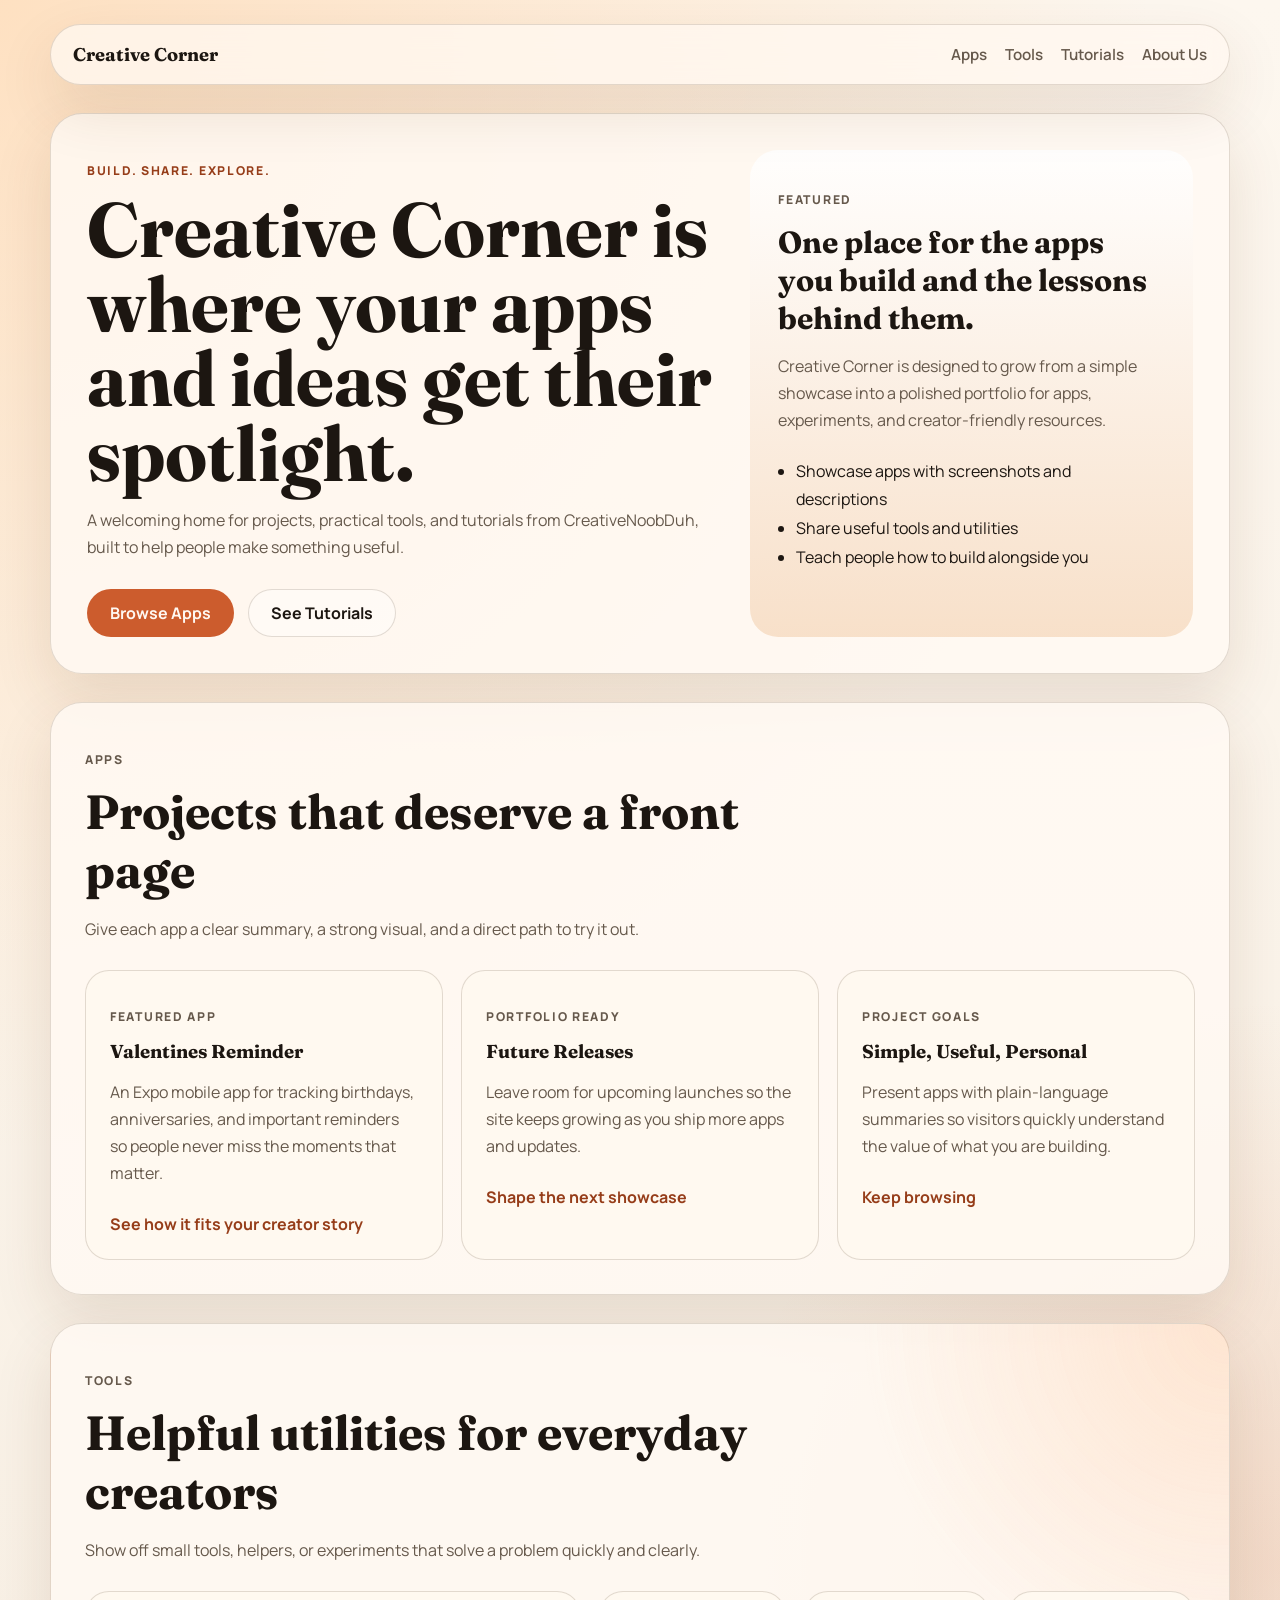
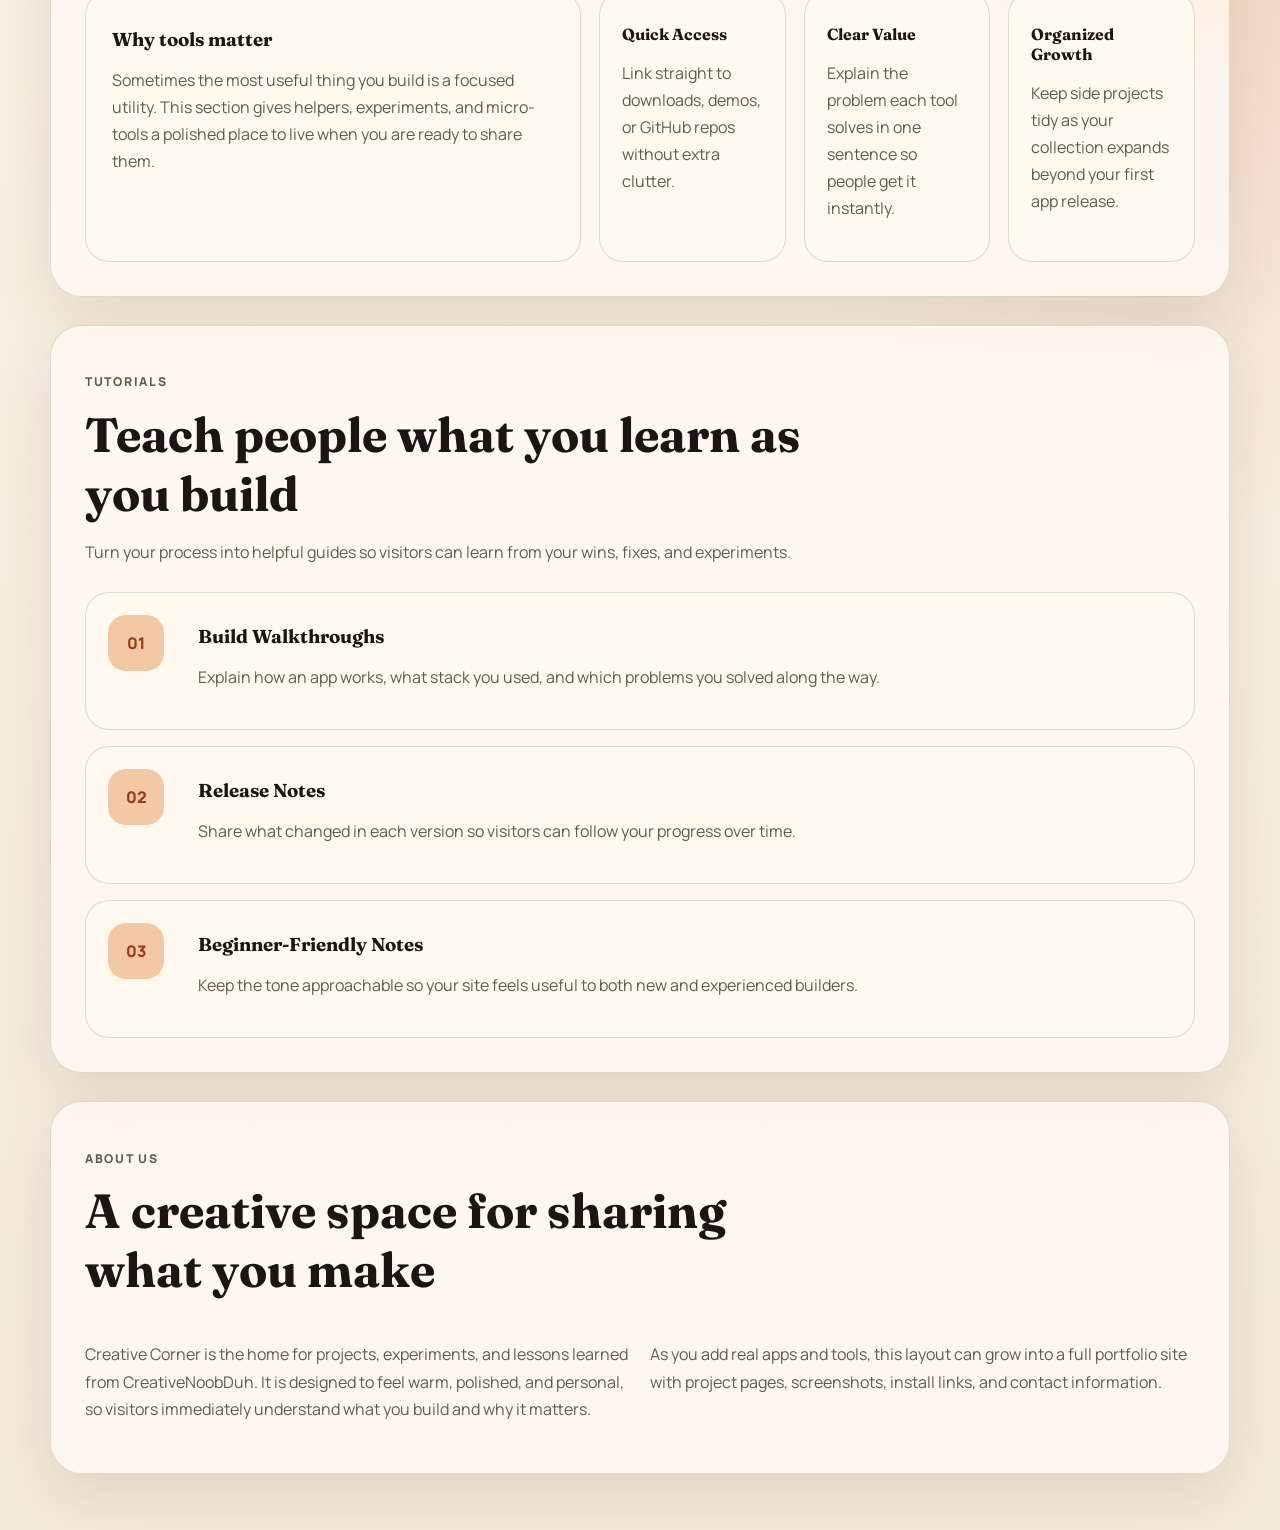
==== index.html @ ef231c16 "Initial Creative Corner site" ====
<!DOCTYPE html>
<html lang="en">
<head>
  <meta charset="UTF-8">
  <meta name="viewport" content="width=device-width, initial-scale=1.0">
  <title>Creative Corner</title>
  <meta
    name="description"
    content="Creative Corner showcases apps, tools, and tutorials built for curious creators."
  >
  <link rel="preconnect" href="https://fonts.googleapis.com">
  <link rel="preconnect" href="https://fonts.gstatic.com" crossorigin>
  <link
    href="https://fonts.googleapis.com/css2?family=Fraunces:opsz,wght@9..144,600;9..144,700&family=Manrope:wght@400;500;600;700&display=swap"
    rel="stylesheet"
  >
  <link rel="stylesheet" href="styles.css">
</head>
<body>
  <div class="page-shell">
    <header class="site-header">
      <a class="brand" href="#top">Creative Corner</a>
      <nav class="site-nav" aria-label="Primary navigation">
        <a href="#apps">Apps</a>
        <a href="#tools">Tools</a>
        <a href="#tutorials">Tutorials</a>
        <a href="#about">About Us</a>
      </nav>
    </header>

    <main id="top">
      <section class="hero">
        <div class="hero-copy">
          <p class="eyebrow">Build. Share. Explore.</p>
          <h1>Creative Corner is where your apps and ideas get their spotlight.</h1>
          <p class="hero-text">
            A welcoming home for projects, practical tools, and tutorials from CreativeNoobDuh,
            built to help people make something useful.
          </p>
          <div class="hero-actions">
            <a class="button button-primary" href="#apps">Browse Apps</a>
            <a class="button button-secondary" href="#tutorials">See Tutorials</a>
          </div>
        </div>
        <div class="hero-panel">
          <p class="panel-label">Featured</p>
          <h2>One place for the apps you build and the lessons behind them.</h2>
          <p>
            Creative Corner is designed to grow from a simple showcase into a polished portfolio
            for apps, experiments, and creator-friendly resources.
          </p>
          <ul class="feature-list">
            <li>Showcase apps with screenshots and descriptions</li>
            <li>Share useful tools and utilities</li>
            <li>Teach people how to build alongside you</li>
          </ul>
        </div>
      </section>

      <section class="content-section" id="apps">
        <div class="section-heading">
          <p class="section-kicker">Apps</p>
          <h2>Projects that deserve a front page</h2>
          <p>
            Give each app a clear summary, a strong visual, and a direct path to try it out.
          </p>
        </div>
        <div class="card-grid">
          <article class="card">
            <p class="card-tag">Featured App</p>
            <h3>Valentines Reminder</h3>
            <p>
              An Expo mobile app for tracking birthdays, anniversaries, and important reminders so
              people never miss the moments that matter.
            </p>
            <a class="card-link" href="#tutorials">See how it fits your creator story</a>
          </article>
          <article class="card">
            <p class="card-tag">Portfolio Ready</p>
            <h3>Future Releases</h3>
            <p>
              Leave room for upcoming launches so the site keeps growing as you ship more apps and
              updates.
            </p>
            <a class="card-link" href="#about">Shape the next showcase</a>
          </article>
          <article class="card">
            <p class="card-tag">Project Goals</p>
            <h3>Simple, Useful, Personal</h3>
            <p>
              Present apps with plain-language summaries so visitors quickly understand the value of
              what you are building.
            </p>
            <a class="card-link" href="#apps">Keep browsing</a>
          </article>
        </div>
      </section>

      <section class="content-section accent-section" id="tools">
        <div class="section-heading">
          <p class="section-kicker">Tools</p>
          <h2>Helpful utilities for everyday creators</h2>
          <p>
            Show off small tools, helpers, or experiments that solve a problem quickly and clearly.
          </p>
        </div>
        <div class="split-layout">
          <div class="info-block">
            <h3>Why tools matter</h3>
            <p>
              Sometimes the most useful thing you build is a focused utility. This section gives
              helpers, experiments, and micro-tools a polished place to live when you are ready to
              share them.
            </p>
          </div>
          <div class="mini-cards">
            <article class="mini-card">
              <h4>Quick Access</h4>
              <p>Link straight to downloads, demos, or GitHub repos without extra clutter.</p>
            </article>
            <article class="mini-card">
              <h4>Clear Value</h4>
              <p>Explain the problem each tool solves in one sentence so people get it instantly.</p>
            </article>
            <article class="mini-card">
              <h4>Organized Growth</h4>
              <p>Keep side projects tidy as your collection expands beyond your first app release.</p>
            </article>
          </div>
        </div>
      </section>

      <section class="content-section" id="tutorials">
        <div class="section-heading">
          <p class="section-kicker">Tutorials</p>
          <h2>Teach people what you learn as you build</h2>
          <p>
            Turn your process into helpful guides so visitors can learn from your wins, fixes, and
            experiments.
          </p>
        </div>
        <div class="timeline">
          <article class="timeline-item">
            <span class="timeline-step">01</span>
            <div>
              <h3>Build Walkthroughs</h3>
              <p>
                Explain how an app works, what stack you used, and which problems you solved along
                the way.
              </p>
            </div>
          </article>
          <article class="timeline-item">
            <span class="timeline-step">02</span>
            <div>
              <h3>Release Notes</h3>
              <p>
                Share what changed in each version so visitors can follow your progress over time.
              </p>
            </div>
          </article>
          <article class="timeline-item">
            <span class="timeline-step">03</span>
            <div>
              <h3>Beginner-Friendly Notes</h3>
              <p>
                Keep the tone approachable so your site feels useful to both new and experienced
                builders.
              </p>
            </div>
          </article>
        </div>
      </section>

      <section class="content-section about-section" id="about">
        <div class="section-heading">
          <p class="section-kicker">About Us</p>
          <h2>A creative space for sharing what you make</h2>
        </div>
        <div class="about-layout">
          <p>
            Creative Corner is the home for projects, experiments, and lessons learned from
            CreativeNoobDuh. It is designed to feel warm, polished, and personal, so visitors
            immediately understand what you build and why it matters.
          </p>
          <p>
            As you add real apps and tools, this layout can grow into a full portfolio site with
            project pages, screenshots, install links, and contact information.
          </p>
        </div>
      </section>
    </main>
  </div>
</body>
</html>
---- styles.css ----
:root {
  --bg: #f6efe5;
  --surface: rgba(255, 250, 244, 0.84);
  --surface-strong: #fff9f0;
  --text: #1c1611;
  --muted: #66594c;
  --line: rgba(78, 52, 27, 0.16);
  --accent: #cc5c2d;
  --accent-dark: #963d19;
  --accent-soft: #f3c8a5;
  --shadow: 0 24px 60px rgba(90, 49, 16, 0.12);
}

* {
  box-sizing: border-box;
}

html {
  scroll-behavior: smooth;
}

body {
  margin: 0;
  min-height: 100vh;
  font-family: "Manrope", sans-serif;
  color: var(--text);
  background:
    radial-gradient(circle at top left, rgba(255, 216, 176, 0.72), transparent 34%),
    radial-gradient(circle at right center, rgba(214, 112, 64, 0.18), transparent 28%),
    linear-gradient(180deg, #fdf7ef 0%, #f4eadc 100%);
}

a {
  color: inherit;
  text-decoration: none;
}

.page-shell {
  width: min(1180px, calc(100% - 32px));
  margin: 0 auto;
  padding: 24px 0 56px;
}

.site-header {
  position: sticky;
  top: 18px;
  z-index: 20;
  display: flex;
  align-items: center;
  justify-content: space-between;
  gap: 20px;
  padding: 18px 22px;
  border: 1px solid var(--line);
  border-radius: 999px;
  background: rgba(255, 248, 240, 0.78);
  backdrop-filter: blur(14px);
  box-shadow: var(--shadow);
}

.brand,
h1,
h2,
h3,
h4 {
  font-family: "Fraunces", serif;
}

.brand {
  font-size: 1.15rem;
  font-weight: 700;
}

.site-nav {
  display: flex;
  align-items: center;
  gap: 18px;
  flex-wrap: wrap;
}

.site-nav a {
  color: var(--muted);
  font-size: 0.95rem;
  font-weight: 600;
}

.site-nav a:hover,
.site-nav a:focus-visible {
  color: var(--accent-dark);
}

main {
  display: grid;
  gap: 28px;
  margin-top: 28px;
}

.hero,
.content-section {
  border: 1px solid var(--line);
  border-radius: 32px;
  background: var(--surface);
  box-shadow: var(--shadow);
}

.hero {
  display: grid;
  grid-template-columns: 1.3fr 0.9fr;
  gap: 24px;
  padding: 36px;
}

.eyebrow,
.section-kicker,
.panel-label,
.card-tag {
  text-transform: uppercase;
  letter-spacing: 0.14em;
  font-size: 0.76rem;
  font-weight: 800;
  color: var(--accent-dark);
}

h1 {
  margin: 14px 0 12px;
  font-size: clamp(2.6rem, 6vw, 4.9rem);
  line-height: 0.97;
}

.hero-text,
.section-heading p,
.card p,
.info-block p,
.mini-card p,
.timeline-item p,
.about-layout p,
.hero-panel p {
  color: var(--muted);
  line-height: 1.7;
}

.hero-actions {
  display: flex;
  gap: 14px;
  flex-wrap: wrap;
  margin-top: 28px;
}

.button {
  display: inline-flex;
  align-items: center;
  justify-content: center;
  min-height: 48px;
  padding: 0 22px;
  border-radius: 999px;
  border: 1px solid transparent;
  font-weight: 700;
}

.button-primary {
  background: var(--accent);
  color: #fff8f2;
}

.button-primary:hover,
.button-primary:focus-visible {
  background: var(--accent-dark);
}

.button-secondary {
  border-color: var(--line);
  background: rgba(255, 255, 255, 0.4);
}

.hero-panel {
  align-self: stretch;
  padding: 28px;
  border-radius: 28px;
  background:
    linear-gradient(180deg, rgba(255, 255, 255, 0.86), rgba(247, 222, 198, 0.92));
}

.hero-panel h2 {
  margin: 12px 0;
  font-size: 1.9rem;
}

.feature-list {
  margin: 22px 0 0;
  padding-left: 18px;
  color: var(--text);
  line-height: 1.8;
}

.content-section {
  padding: 34px;
}

.section-heading {
  max-width: 740px;
  margin-bottom: 26px;
}

.section-heading h2 {
  margin: 8px 0 10px;
  font-size: clamp(2rem, 4vw, 3rem);
}

.card-grid,
.mini-cards {
  display: grid;
  gap: 18px;
}

.card-grid {
  grid-template-columns: repeat(3, minmax(0, 1fr));
}

.card,
.mini-card,
.info-block,
.timeline-item {
  border: 1px solid var(--line);
  border-radius: 24px;
  background: var(--surface-strong);
}

.card {
  padding: 24px;
}

.card h3,
.mini-card h4,
.info-block h3,
.timeline-item h3 {
  margin: 10px 0 8px;
}

.card-link {
  display: inline-flex;
  margin-top: 10px;
  color: var(--accent-dark);
  font-weight: 700;
}

.card-link:hover,
.card-link:focus-visible {
  color: var(--accent);
}

.accent-section {
  background:
    radial-gradient(circle at top right, rgba(255, 196, 153, 0.34), transparent 28%),
    var(--surface);
}

.split-layout {
  display: grid;
  grid-template-columns: 1fr 1.2fr;
  gap: 18px;
}

.info-block {
  padding: 26px;
}

.mini-cards {
  grid-template-columns: repeat(3, minmax(0, 1fr));
}

.mini-card {
  padding: 22px;
}

.timeline {
  display: grid;
  gap: 16px;
}

.timeline-item {
  display: grid;
  grid-template-columns: 72px 1fr;
  gap: 18px;
  padding: 22px;
}

.timeline-step {
  display: inline-flex;
  align-items: center;
  justify-content: center;
  width: 56px;
  height: 56px;
  border-radius: 18px;
  background: var(--accent-soft);
  font-weight: 800;
  color: var(--accent-dark);
}

.about-layout {
  display: grid;
  grid-template-columns: repeat(2, minmax(0, 1fr));
  gap: 20px;
}

@media (max-width: 980px) {
  .hero,
  .split-layout,
  .about-layout,
  .card-grid,
  .mini-cards {
    grid-template-columns: 1fr;
  }

  .site-header {
    border-radius: 28px;
    padding: 18px;
  }
}

@media (max-width: 720px) {
  .page-shell {
    width: min(100% - 20px, 1180px);
    padding-top: 14px;
  }

  .site-header {
    position: static;
    align-items: flex-start;
    flex-direction: column;
  }

  .hero,
  .content-section {
    padding: 24px;
    border-radius: 24px;
  }

  .timeline-item {
    grid-template-columns: 1fr;
  }

  .timeline-step {
    width: 52px;
    height: 52px;
  }
}
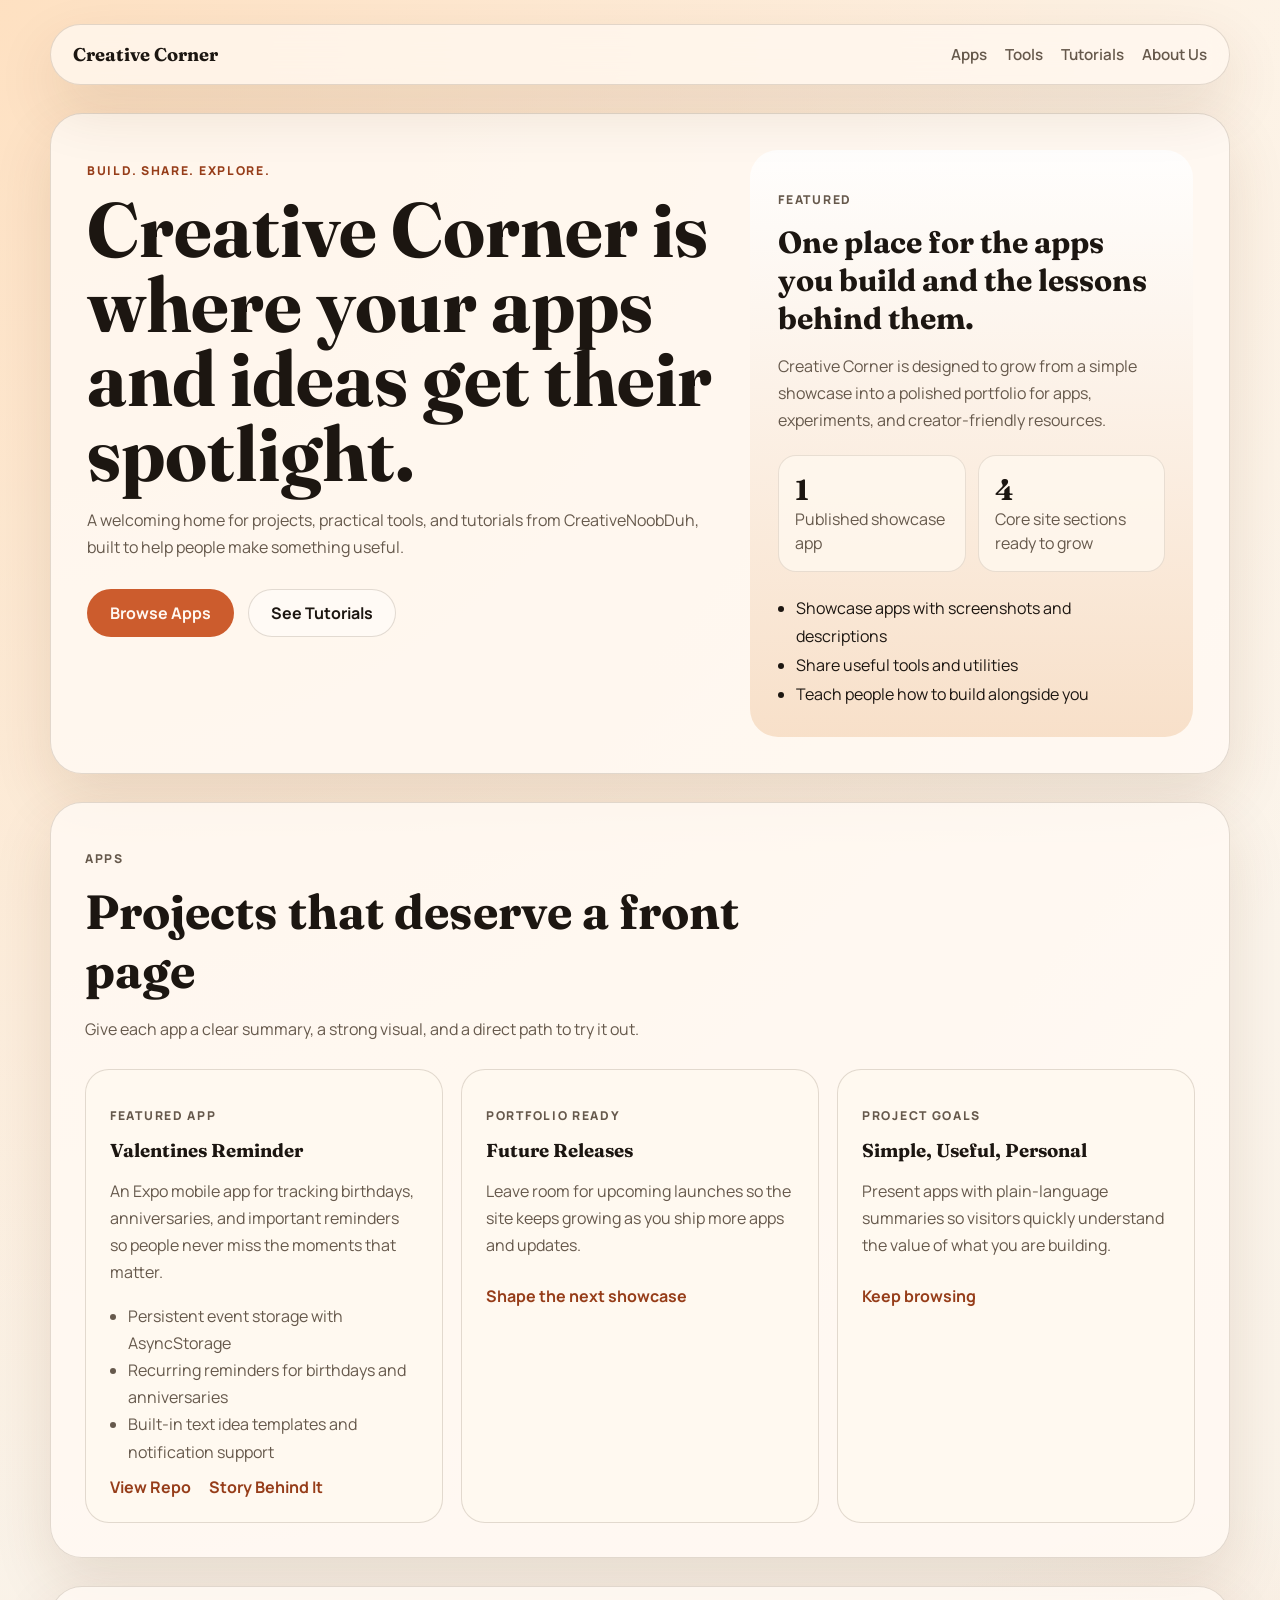
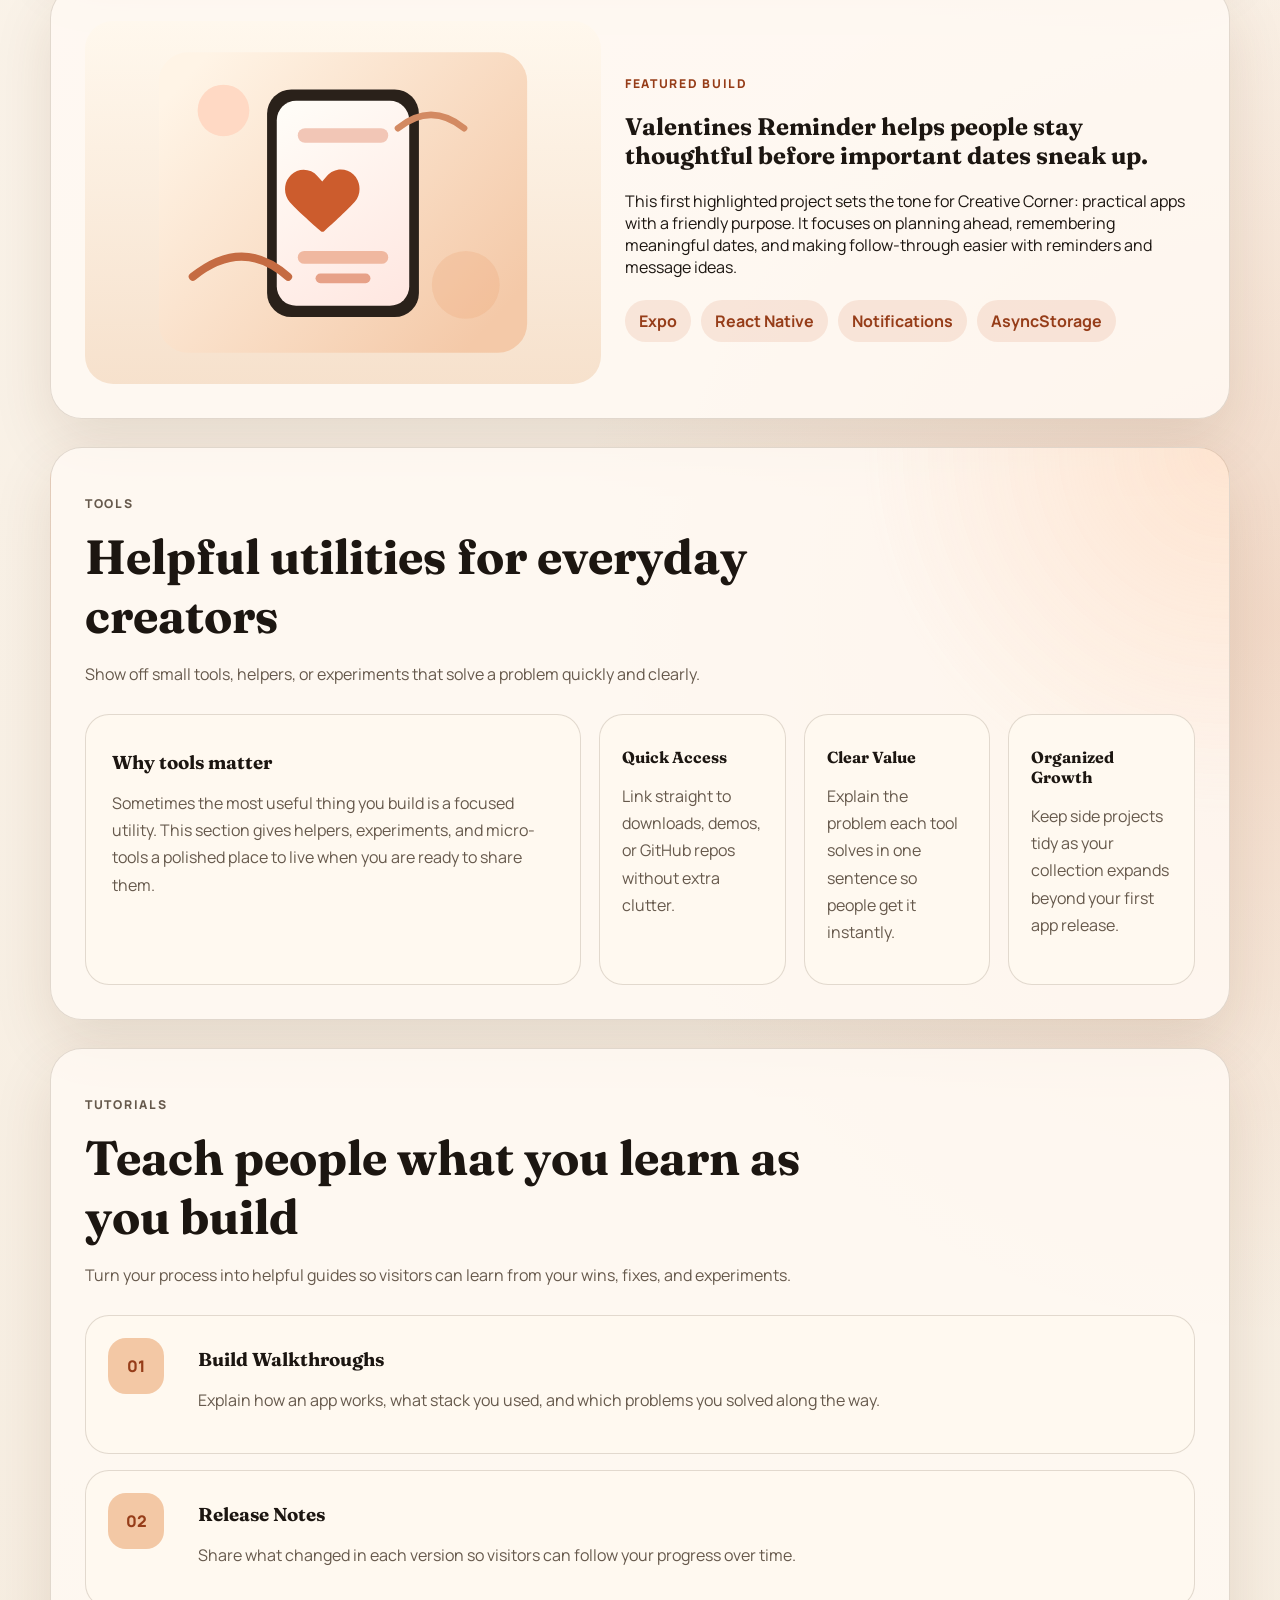
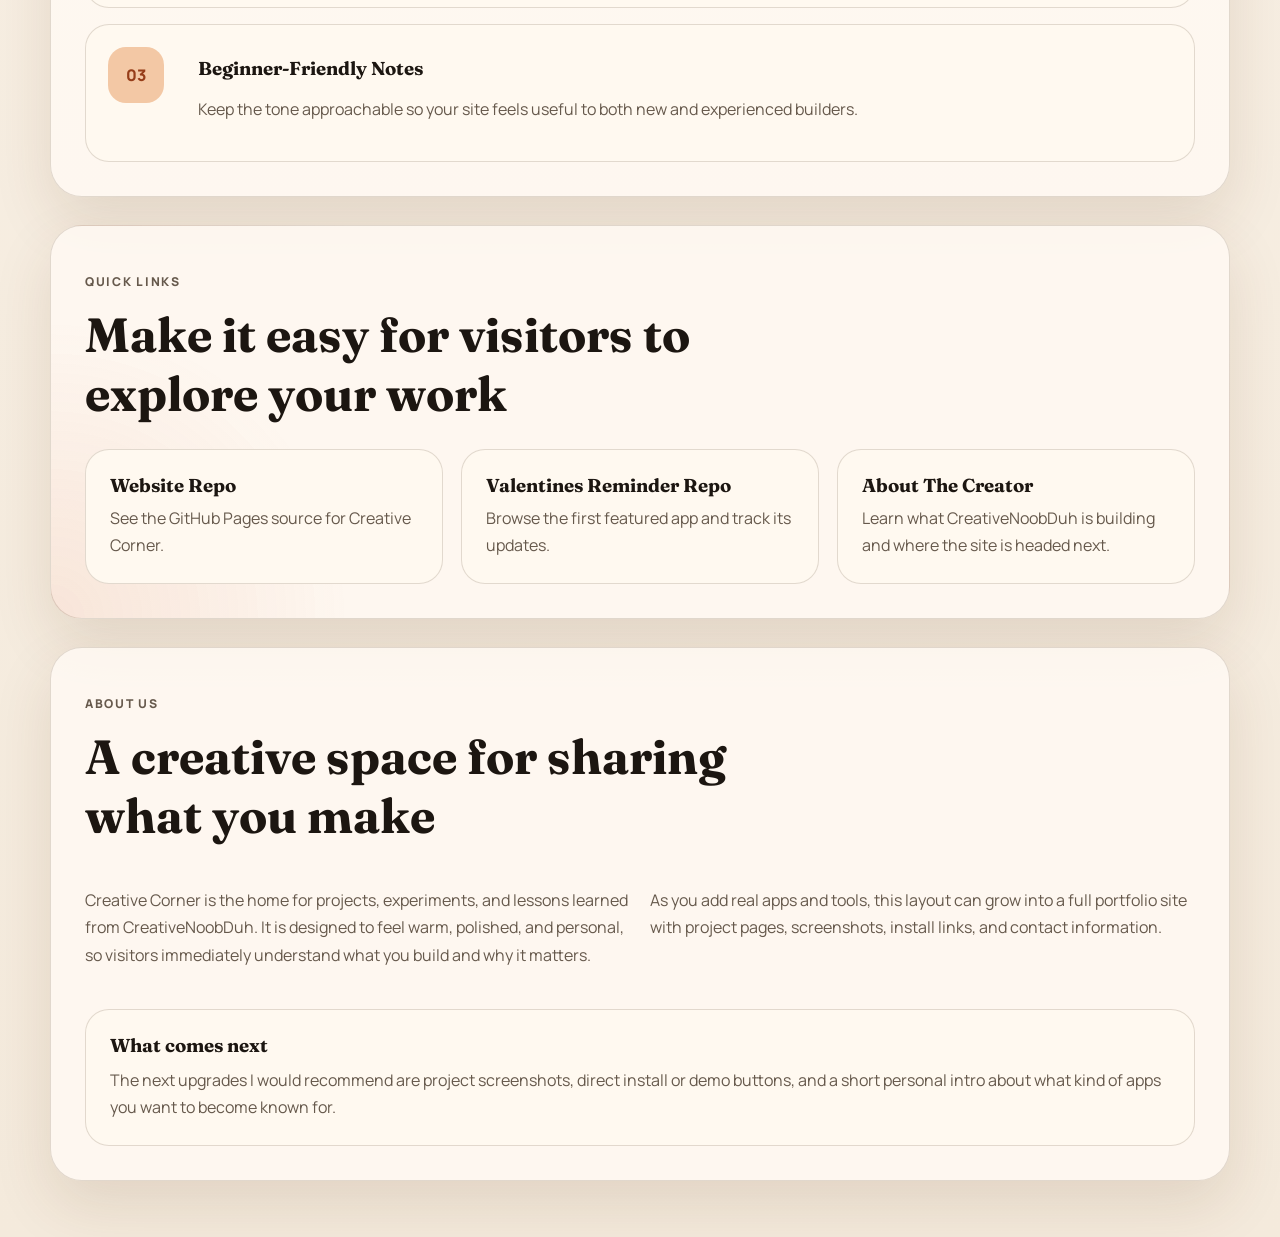
==== commit 6a4d2150: "Refine Creative Corner homepage" ====
--- a/index.html
+++ b/index.html
@@ -49,6 +49,16 @@
             Creative Corner is designed to grow from a simple showcase into a polished portfolio
             for apps, experiments, and creator-friendly resources.
           </p>
+          <div class="hero-stat-grid">
+            <article class="hero-stat">
+              <strong>1</strong>
+              <span>Published showcase app</span>
+            </article>
+            <article class="hero-stat">
+              <strong>4</strong>
+              <span>Core site sections ready to grow</span>
+            </article>
+          </div>
           <ul class="feature-list">
             <li>Showcase apps with screenshots and descriptions</li>
             <li>Share useful tools and utilities</li>
@@ -73,7 +83,15 @@
               An Expo mobile app for tracking birthdays, anniversaries, and important reminders so
               people never miss the moments that matter.
             </p>
-            <a class="card-link" href="#tutorials">See how it fits your creator story</a>
+            <ul class="detail-list">
+              <li>Persistent event storage with AsyncStorage</li>
+              <li>Recurring reminders for birthdays and anniversaries</li>
+              <li>Built-in text idea templates and notification support</li>
+            </ul>
+            <div class="card-actions">
+              <a class="card-link" href="https://github.com/CreativeNoobDuh/ValentinesReminder">View Repo</a>
+              <a class="card-link" href="#tutorials">Story Behind It</a>
+            </div>
           </article>
           <article class="card">
             <p class="card-tag">Portfolio Ready</p>
@@ -93,6 +111,27 @@
             </p>
             <a class="card-link" href="#apps">Keep browsing</a>
           </article>
+        </div>
+      </section>
+
+      <section class="content-section showcase-section">
+        <div class="showcase-art">
+          <img src="valentines-reminder-badge.svg" alt="Creative illustration for the Valentines Reminder app">
+        </div>
+        <div class="showcase-copy">
+          <p class="section-kicker">Featured Build</p>
+          <h2>Valentines Reminder helps people stay thoughtful before important dates sneak up.</h2>
+          <p>
+            This first highlighted project sets the tone for Creative Corner: practical apps with a
+            friendly purpose. It focuses on planning ahead, remembering meaningful dates, and making
+            follow-through easier with reminders and message ideas.
+          </p>
+          <div class="pill-row">
+            <span class="pill">Expo</span>
+            <span class="pill">React Native</span>
+            <span class="pill">Notifications</span>
+            <span class="pill">AsyncStorage</span>
+          </div>
         </div>
       </section>
 
@@ -172,6 +211,27 @@
         </div>
       </section>
 
+      <section class="content-section resources-section">
+        <div class="section-heading">
+          <p class="section-kicker">Quick Links</p>
+          <h2>Make it easy for visitors to explore your work</h2>
+        </div>
+        <div class="resource-grid">
+          <a class="resource-card" href="https://github.com/CreativeNoobDuh/creativenoobduh.github.io">
+            <h3>Website Repo</h3>
+            <p>See the GitHub Pages source for Creative Corner.</p>
+          </a>
+          <a class="resource-card" href="https://github.com/CreativeNoobDuh/ValentinesReminder">
+            <h3>Valentines Reminder Repo</h3>
+            <p>Browse the first featured app and track its updates.</p>
+          </a>
+          <a class="resource-card" href="#about">
+            <h3>About The Creator</h3>
+            <p>Learn what CreativeNoobDuh is building and where the site is headed next.</p>
+          </a>
+        </div>
+      </section>
+
       <section class="content-section about-section" id="about">
         <div class="section-heading">
           <p class="section-kicker">About Us</p>
@@ -186,6 +246,14 @@
           <p>
             As you add real apps and tools, this layout can grow into a full portfolio site with
             project pages, screenshots, install links, and contact information.
+          </p>
+        </div>
+        <div class="about-note">
+          <h3>What comes next</h3>
+          <p>
+            The next upgrades I would recommend are project screenshots, direct install or demo
+            buttons, and a short personal intro about what kind of apps you want to become known
+            for.
           </p>
         </div>
       </section>
--- a/styles.css
+++ b/styles.css
@@ -184,6 +184,31 @@
   font-size: 1.9rem;
 }
 
+.hero-stat-grid {
+  display: grid;
+  grid-template-columns: repeat(2, minmax(0, 1fr));
+  gap: 12px;
+  margin-top: 20px;
+}
+
+.hero-stat {
+  padding: 16px;
+  border-radius: 18px;
+  background: rgba(255, 249, 240, 0.76);
+  border: 1px solid rgba(78, 52, 27, 0.12);
+}
+
+.hero-stat strong {
+  display: block;
+  font-size: 1.8rem;
+  font-family: "Fraunces", serif;
+}
+
+.hero-stat span {
+  color: var(--muted);
+  line-height: 1.5;
+}
+
 .feature-list {
   margin: 22px 0 0;
   padding-left: 18px;
@@ -242,9 +267,58 @@
   font-weight: 700;
 }
 
+.card-actions {
+  display: flex;
+  gap: 18px;
+  flex-wrap: wrap;
+}
+
+.detail-list {
+  margin: 14px 0 0;
+  padding-left: 18px;
+  color: var(--muted);
+  line-height: 1.7;
+}
+
 .card-link:hover,
 .card-link:focus-visible {
   color: var(--accent);
+}
+
+.showcase-section {
+  display: grid;
+  grid-template-columns: 0.95fr 1.05fr;
+  gap: 24px;
+  align-items: center;
+}
+
+.showcase-art {
+  display: flex;
+  justify-content: center;
+  align-items: center;
+  padding: 12px;
+  border-radius: 28px;
+  background: linear-gradient(180deg, rgba(255, 248, 237, 0.9), rgba(245, 221, 198, 0.85));
+}
+
+.showcase-art img {
+  width: min(100%, 420px);
+  height: auto;
+}
+
+.pill-row {
+  display: flex;
+  gap: 10px;
+  flex-wrap: wrap;
+  margin-top: 22px;
+}
+
+.pill {
+  padding: 10px 14px;
+  border-radius: 999px;
+  background: rgba(204, 92, 45, 0.12);
+  color: var(--accent-dark);
+  font-weight: 700;
 }
 
 .accent-section {
@@ -274,6 +348,43 @@
 .timeline {
   display: grid;
   gap: 16px;
+}
+
+.resources-section {
+  background:
+    radial-gradient(circle at bottom left, rgba(204, 92, 45, 0.12), transparent 24%),
+    var(--surface);
+}
+
+.resource-grid {
+  display: grid;
+  grid-template-columns: repeat(3, minmax(0, 1fr));
+  gap: 18px;
+}
+
+.resource-card {
+  display: block;
+  padding: 24px;
+  border-radius: 24px;
+  border: 1px solid var(--line);
+  background: var(--surface-strong);
+  transition: transform 160ms ease, border-color 160ms ease;
+}
+
+.resource-card:hover,
+.resource-card:focus-visible {
+  transform: translateY(-3px);
+  border-color: rgba(150, 61, 25, 0.32);
+}
+
+.resource-card h3 {
+  margin: 0 0 8px;
+}
+
+.resource-card p {
+  margin: 0;
+  color: var(--muted);
+  line-height: 1.7;
 }
 
 .timeline-item {
@@ -301,12 +412,32 @@
   gap: 20px;
 }
 
+.about-note {
+  margin-top: 24px;
+  padding: 24px;
+  border-radius: 24px;
+  border: 1px solid var(--line);
+  background: rgba(255, 249, 240, 0.82);
+}
+
+.about-note h3 {
+  margin: 0 0 10px;
+}
+
+.about-note p {
+  margin: 0;
+  color: var(--muted);
+  line-height: 1.7;
+}
+
 @media (max-width: 980px) {
   .hero,
+  .showcase-section,
   .split-layout,
   .about-layout,
   .card-grid,
-  .mini-cards {
+  .mini-cards,
+  .resource-grid {
     grid-template-columns: 1fr;
   }
 
@@ -334,6 +465,10 @@
     border-radius: 24px;
   }
 
+  .hero-stat-grid {
+    grid-template-columns: 1fr;
+  }
+
   .timeline-item {
     grid-template-columns: 1fr;
   }
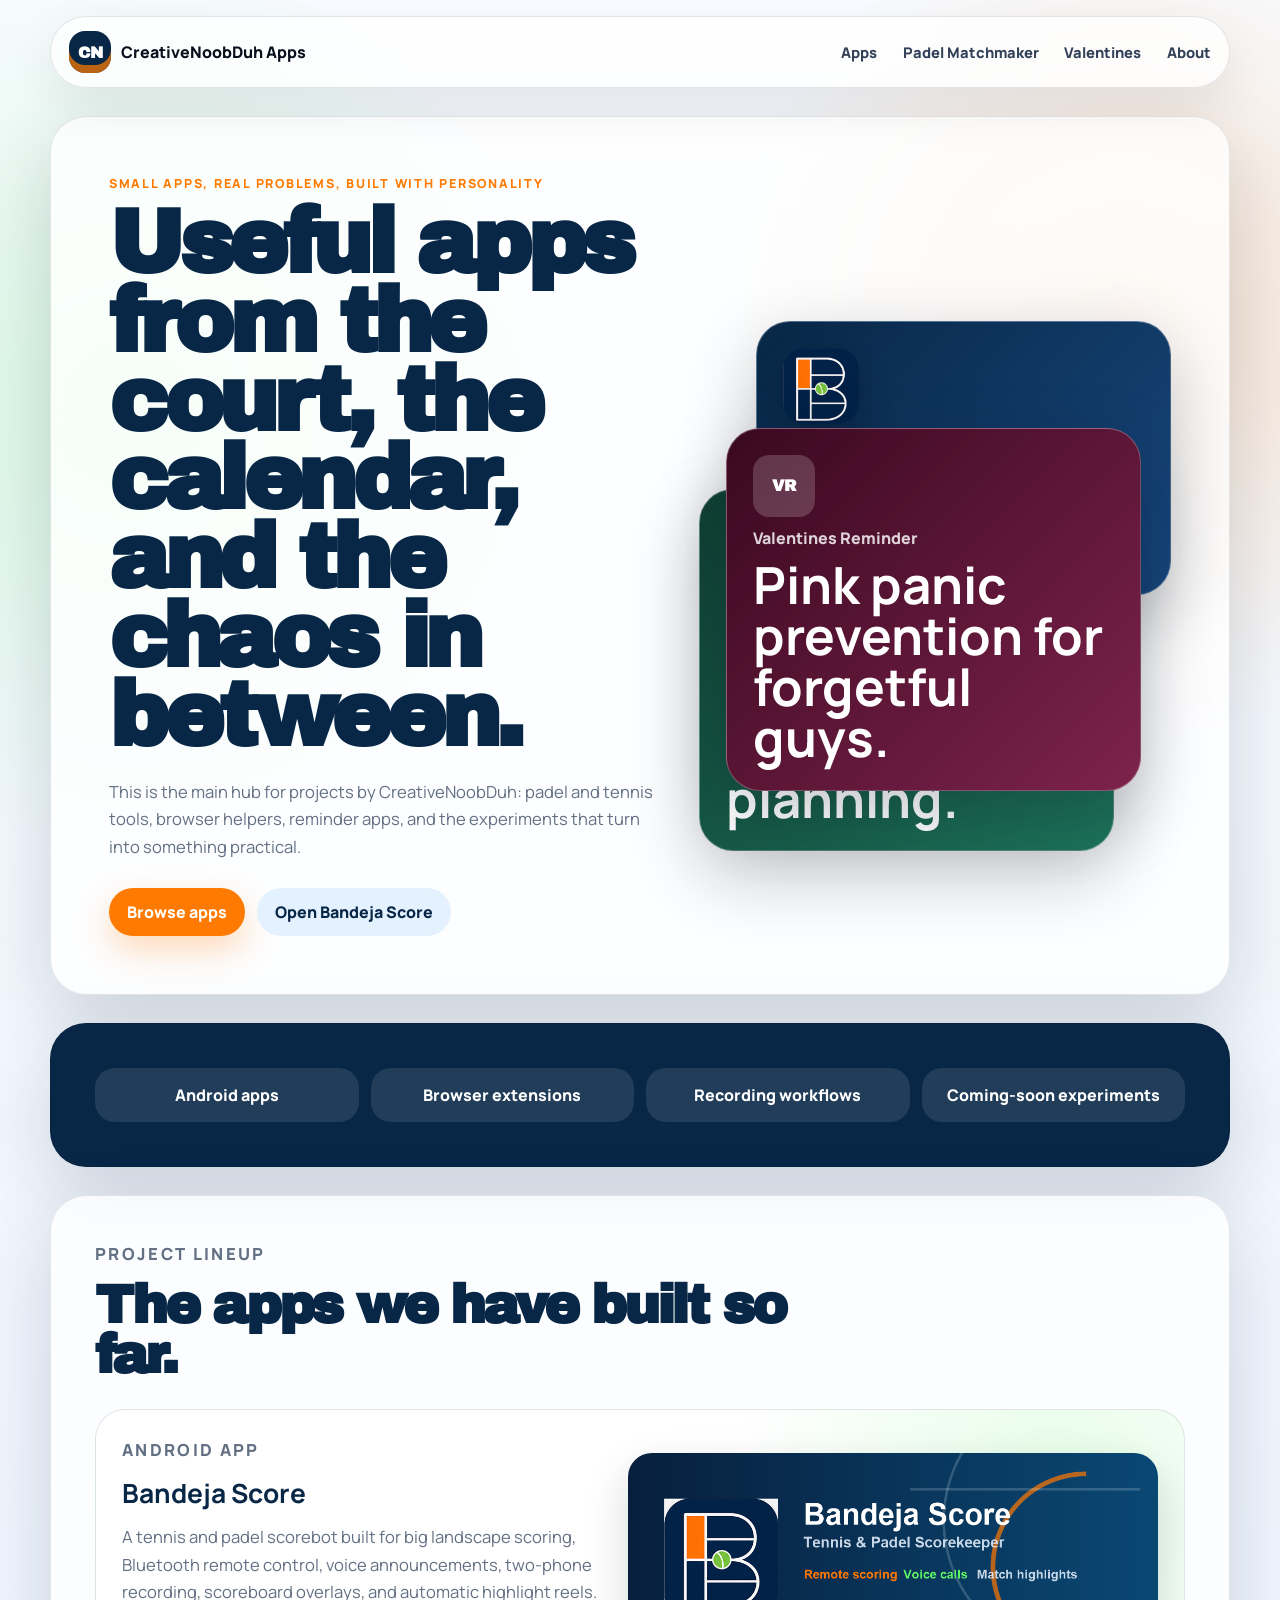
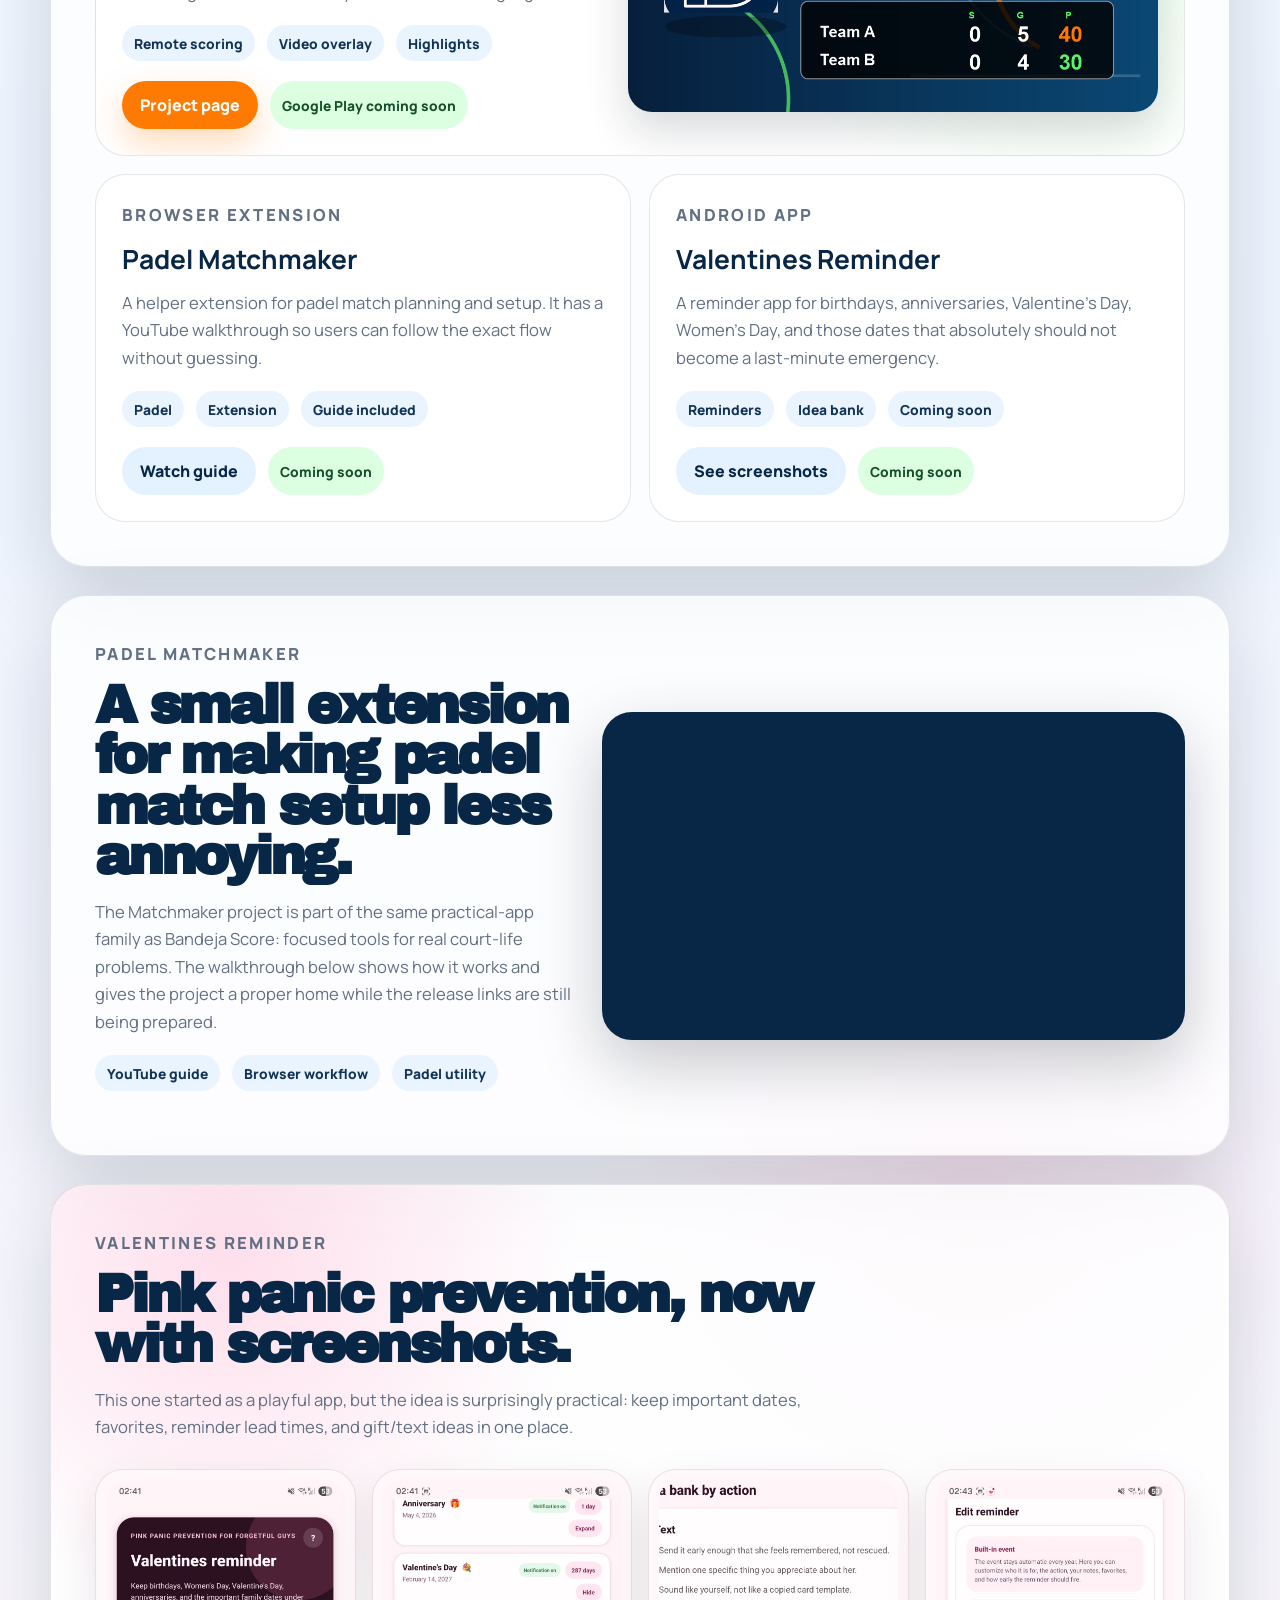
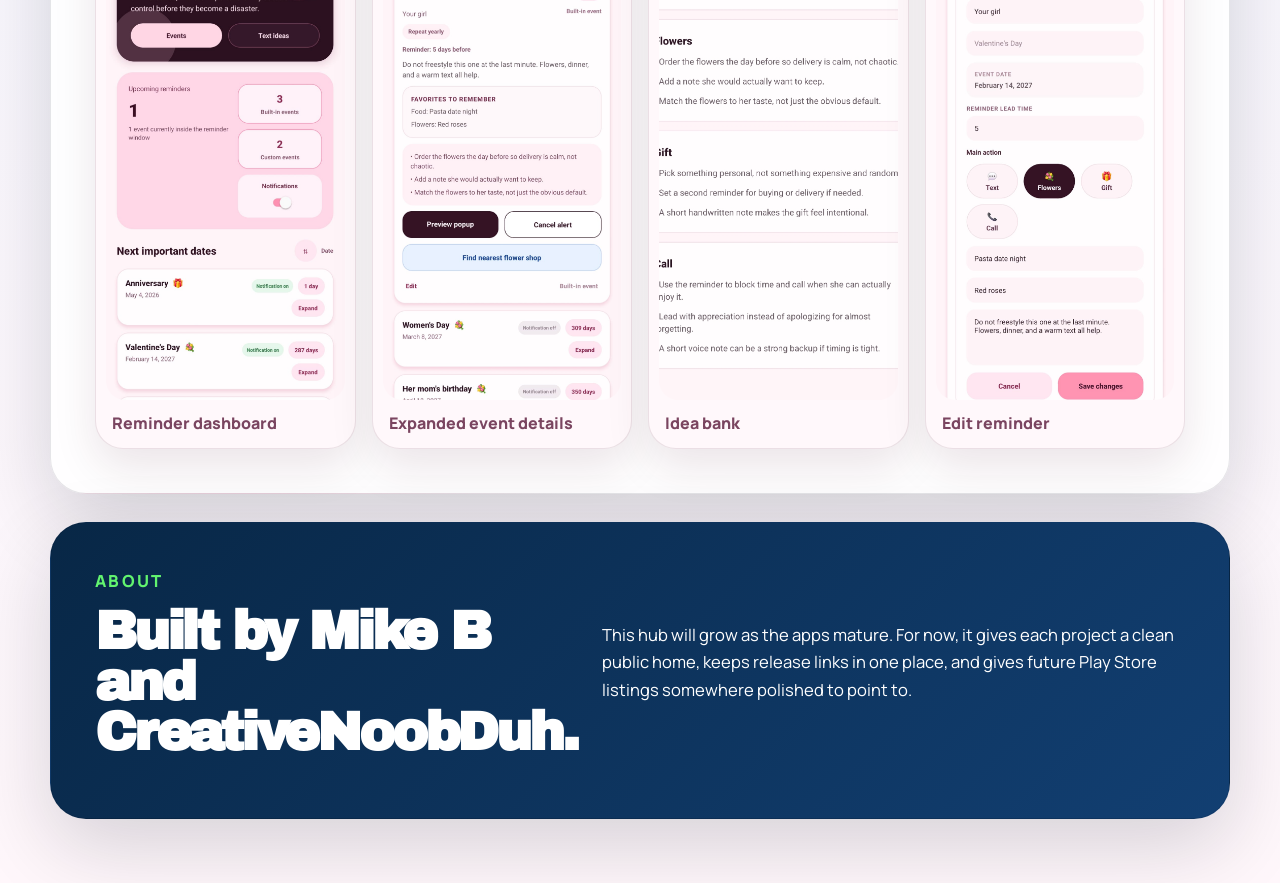
==== commit 57f5d53a: "Redesign apps hub" ====
--- a/index.html
+++ b/index.html
@@ -3,261 +3,205 @@
 <head>
   <meta charset="UTF-8">
   <meta name="viewport" content="width=device-width, initial-scale=1.0">
-  <title>Creative Corner</title>
+  <title>CreativeNoobDuh Apps</title>
   <meta
     name="description"
-    content="Creative Corner showcases apps, tools, and tutorials built for curious creators."
+    content="A home for apps and tools by CreativeNoobDuh, including Bandeja Score, Padel Matchmaker, and Valentines Reminder."
   >
+  <meta property="og:title" content="CreativeNoobDuh Apps">
+  <meta property="og:description" content="Apps for padel, tennis, useful reminders, and playful experiments.">
+  <meta property="og:image" content="assets/bandeja/feature-graphic.png">
   <link rel="preconnect" href="https://fonts.googleapis.com">
   <link rel="preconnect" href="https://fonts.gstatic.com" crossorigin>
   <link
-    href="https://fonts.googleapis.com/css2?family=Fraunces:opsz,wght@9..144,600;9..144,700&family=Manrope:wght@400;500;600;700&display=swap"
+    href="https://fonts.googleapis.com/css2?family=Archivo+Black&family=Manrope:wght@400;600;700;800;900&display=swap"
     rel="stylesheet"
   >
   <link rel="stylesheet" href="styles.css">
 </head>
 <body>
-  <div class="page-shell">
-    <header class="site-header">
-      <a class="brand" href="#top">Creative Corner</a>
-      <nav class="site-nav" aria-label="Primary navigation">
-        <a href="#apps">Apps</a>
-        <a href="#tools">Tools</a>
-        <a href="#tutorials">Tutorials</a>
-        <a href="#about">About Us</a>
-      </nav>
-    </header>
-
-    <main id="top">
-      <section class="hero">
-        <div class="hero-copy">
-          <p class="eyebrow">Build. Share. Explore.</p>
-          <h1>Creative Corner is where your apps and ideas get their spotlight.</h1>
-          <p class="hero-text">
-            A welcoming home for projects, practical tools, and tutorials from CreativeNoobDuh,
-            built to help people make something useful.
+  <header class="site-header">
+    <a class="brand" href="#top" aria-label="CreativeNoobDuh Apps home">
+      <span class="brand-mark">CN</span>
+      <span>CreativeNoobDuh Apps</span>
+    </a>
+    <nav class="site-nav" aria-label="Primary navigation">
+      <a href="#apps">Apps</a>
+      <a href="#matchmaker">Padel Matchmaker</a>
+      <a href="#valentines">Valentines</a>
+      <a href="#about">About</a>
+    </nav>
+  </header>
+
+  <main id="top">
+    <section class="hero">
+      <div class="hero-copy">
+        <p class="eyebrow">Small apps, real problems, built with personality</p>
+        <h1>Useful apps from the court, the calendar, and the chaos in between.</h1>
+        <p class="hero-text">
+          This is the main hub for projects by CreativeNoobDuh: padel and tennis tools, browser helpers,
+          reminder apps, and the experiments that turn into something practical.
+        </p>
+        <div class="hero-actions">
+          <a class="button button-primary" href="#apps">Browse apps</a>
+          <a class="button button-secondary" href="bandejascore/">Open Bandeja Score</a>
+        </div>
+      </div>
+      <div class="hero-stack" aria-label="Featured apps preview">
+        <article class="hero-card bandeja-card">
+          <img src="assets/bandeja/icon.png" alt="" class="app-icon">
+          <span>Bandeja Score</span>
+          <strong>Score. Record. Highlight.</strong>
+        </article>
+        <article class="hero-card match-card">
+          <span class="mini-mark">PM</span>
+          <span>Padel Matchmaker</span>
+          <strong>Browser extension for easier match planning.</strong>
+        </article>
+        <article class="hero-card valentine-card">
+          <span class="mini-mark">VR</span>
+          <span>Valentines Reminder</span>
+          <strong>Pink panic prevention for forgetful guys.</strong>
+        </article>
+      </div>
+    </section>
+
+    <section class="section intro-strip">
+      <span>Android apps</span>
+      <span>Browser extensions</span>
+      <span>Recording workflows</span>
+      <span>Coming-soon experiments</span>
+    </section>
+
+    <section class="section" id="apps">
+      <div class="section-heading">
+        <p class="eyebrow">Project lineup</p>
+        <h2>The apps we have built so far.</h2>
+      </div>
+      <div class="app-grid">
+        <article class="app-card app-card-featured">
+          <div class="app-card-copy">
+            <p class="card-kicker">Android app</p>
+            <h3>Bandeja Score</h3>
+            <p>
+              A tennis and padel scorebot built for big landscape scoring, Bluetooth remote control,
+              voice announcements, two-phone recording, scoreboard overlays, and automatic highlight reels.
+            </p>
+            <div class="tag-row">
+              <span>Remote scoring</span>
+              <span>Video overlay</span>
+              <span>Highlights</span>
+            </div>
+            <div class="card-actions">
+              <a class="button button-primary" href="bandejascore/">Project page</a>
+              <span class="status-pill">Google Play coming soon</span>
+            </div>
+          </div>
+          <img src="assets/bandeja/feature-graphic.png" alt="Bandeja Score feature graphic" class="feature-shot">
+        </article>
+
+        <article class="app-card">
+          <p class="card-kicker">Browser extension</p>
+          <h3>Padel Matchmaker</h3>
+          <p>
+            A helper extension for padel match planning and setup. It has a YouTube walkthrough so users can
+            follow the exact flow without guessing.
           </p>
-          <div class="hero-actions">
-            <a class="button button-primary" href="#apps">Browse Apps</a>
-            <a class="button button-secondary" href="#tutorials">See Tutorials</a>
-          </div>
+          <div class="tag-row">
+            <span>Padel</span>
+            <span>Extension</span>
+            <span>Guide included</span>
+          </div>
+          <div class="card-actions">
+            <a class="button button-secondary" href="#matchmaker">Watch guide</a>
+            <span class="status-pill">Coming soon</span>
+          </div>
+        </article>
+
+        <article class="app-card">
+          <p class="card-kicker">Android app</p>
+          <h3>Valentines Reminder</h3>
+          <p>
+            A reminder app for birthdays, anniversaries, Valentine's Day, Women's Day, and those dates that
+            absolutely should not become a last-minute emergency.
+          </p>
+          <div class="tag-row">
+            <span>Reminders</span>
+            <span>Idea bank</span>
+            <span>Coming soon</span>
+          </div>
+          <div class="card-actions">
+            <a class="button button-secondary" href="#valentines">See screenshots</a>
+            <span class="status-pill">Coming soon</span>
+          </div>
+        </article>
+      </div>
+    </section>
+
+    <section class="section split-section" id="matchmaker">
+      <div class="section-copy">
+        <p class="eyebrow">Padel Matchmaker</p>
+        <h2>A small extension for making padel match setup less annoying.</h2>
+        <p>
+          The Matchmaker project is part of the same practical-app family as Bandeja Score: focused tools for
+          real court-life problems. The walkthrough below shows how it works and gives the project a proper
+          home while the release links are still being prepared.
+        </p>
+        <div class="tag-row">
+          <span>YouTube guide</span>
+          <span>Browser workflow</span>
+          <span>Padel utility</span>
         </div>
-        <div class="hero-panel">
-          <p class="panel-label">Featured</p>
-          <h2>One place for the apps you build and the lessons behind them.</h2>
-          <p>
-            Creative Corner is designed to grow from a simple showcase into a polished portfolio
-            for apps, experiments, and creator-friendly resources.
-          </p>
-          <div class="hero-stat-grid">
-            <article class="hero-stat">
-              <strong>1</strong>
-              <span>Published showcase app</span>
-            </article>
-            <article class="hero-stat">
-              <strong>4</strong>
-              <span>Core site sections ready to grow</span>
-            </article>
-          </div>
-          <ul class="feature-list">
-            <li>Showcase apps with screenshots and descriptions</li>
-            <li>Share useful tools and utilities</li>
-            <li>Teach people how to build alongside you</li>
-          </ul>
-        </div>
-      </section>
-
-      <section class="content-section" id="apps">
-        <div class="section-heading">
-          <p class="section-kicker">Apps</p>
-          <h2>Projects that deserve a front page</h2>
-          <p>
-            Give each app a clear summary, a strong visual, and a direct path to try it out.
-          </p>
-        </div>
-        <div class="card-grid">
-          <article class="card">
-            <p class="card-tag">Featured App</p>
-            <h3>Valentines Reminder</h3>
-            <p>
-              An Expo mobile app for tracking birthdays, anniversaries, and important reminders so
-              people never miss the moments that matter.
-            </p>
-            <ul class="detail-list">
-              <li>Persistent event storage with AsyncStorage</li>
-              <li>Recurring reminders for birthdays and anniversaries</li>
-              <li>Built-in text idea templates and notification support</li>
-            </ul>
-            <div class="card-actions">
-              <a class="card-link" href="https://github.com/CreativeNoobDuh/ValentinesReminder">View Repo</a>
-              <a class="card-link" href="#tutorials">Story Behind It</a>
-            </div>
-          </article>
-          <article class="card">
-            <p class="card-tag">Portfolio Ready</p>
-            <h3>Future Releases</h3>
-            <p>
-              Leave room for upcoming launches so the site keeps growing as you ship more apps and
-              updates.
-            </p>
-            <a class="card-link" href="#about">Shape the next showcase</a>
-          </article>
-          <article class="card">
-            <p class="card-tag">Project Goals</p>
-            <h3>Simple, Useful, Personal</h3>
-            <p>
-              Present apps with plain-language summaries so visitors quickly understand the value of
-              what you are building.
-            </p>
-            <a class="card-link" href="#apps">Keep browsing</a>
-          </article>
-        </div>
-      </section>
-
-      <section class="content-section showcase-section">
-        <div class="showcase-art">
-          <img src="valentines-reminder-badge.svg" alt="Creative illustration for the Valentines Reminder app">
-        </div>
-        <div class="showcase-copy">
-          <p class="section-kicker">Featured Build</p>
-          <h2>Valentines Reminder helps people stay thoughtful before important dates sneak up.</h2>
-          <p>
-            This first highlighted project sets the tone for Creative Corner: practical apps with a
-            friendly purpose. It focuses on planning ahead, remembering meaningful dates, and making
-            follow-through easier with reminders and message ideas.
-          </p>
-          <div class="pill-row">
-            <span class="pill">Expo</span>
-            <span class="pill">React Native</span>
-            <span class="pill">Notifications</span>
-            <span class="pill">AsyncStorage</span>
-          </div>
-        </div>
-      </section>
-
-      <section class="content-section accent-section" id="tools">
-        <div class="section-heading">
-          <p class="section-kicker">Tools</p>
-          <h2>Helpful utilities for everyday creators</h2>
-          <p>
-            Show off small tools, helpers, or experiments that solve a problem quickly and clearly.
-          </p>
-        </div>
-        <div class="split-layout">
-          <div class="info-block">
-            <h3>Why tools matter</h3>
-            <p>
-              Sometimes the most useful thing you build is a focused utility. This section gives
-              helpers, experiments, and micro-tools a polished place to live when you are ready to
-              share them.
-            </p>
-          </div>
-          <div class="mini-cards">
-            <article class="mini-card">
-              <h4>Quick Access</h4>
-              <p>Link straight to downloads, demos, or GitHub repos without extra clutter.</p>
-            </article>
-            <article class="mini-card">
-              <h4>Clear Value</h4>
-              <p>Explain the problem each tool solves in one sentence so people get it instantly.</p>
-            </article>
-            <article class="mini-card">
-              <h4>Organized Growth</h4>
-              <p>Keep side projects tidy as your collection expands beyond your first app release.</p>
-            </article>
-          </div>
-        </div>
-      </section>
-
-      <section class="content-section" id="tutorials">
-        <div class="section-heading">
-          <p class="section-kicker">Tutorials</p>
-          <h2>Teach people what you learn as you build</h2>
-          <p>
-            Turn your process into helpful guides so visitors can learn from your wins, fixes, and
-            experiments.
-          </p>
-        </div>
-        <div class="timeline">
-          <article class="timeline-item">
-            <span class="timeline-step">01</span>
-            <div>
-              <h3>Build Walkthroughs</h3>
-              <p>
-                Explain how an app works, what stack you used, and which problems you solved along
-                the way.
-              </p>
-            </div>
-          </article>
-          <article class="timeline-item">
-            <span class="timeline-step">02</span>
-            <div>
-              <h3>Release Notes</h3>
-              <p>
-                Share what changed in each version so visitors can follow your progress over time.
-              </p>
-            </div>
-          </article>
-          <article class="timeline-item">
-            <span class="timeline-step">03</span>
-            <div>
-              <h3>Beginner-Friendly Notes</h3>
-              <p>
-                Keep the tone approachable so your site feels useful to both new and experienced
-                builders.
-              </p>
-            </div>
-          </article>
-        </div>
-      </section>
-
-      <section class="content-section resources-section">
-        <div class="section-heading">
-          <p class="section-kicker">Quick Links</p>
-          <h2>Make it easy for visitors to explore your work</h2>
-        </div>
-        <div class="resource-grid">
-          <a class="resource-card" href="https://github.com/CreativeNoobDuh/creativenoobduh.github.io">
-            <h3>Website Repo</h3>
-            <p>See the GitHub Pages source for Creative Corner.</p>
-          </a>
-          <a class="resource-card" href="https://github.com/CreativeNoobDuh/ValentinesReminder">
-            <h3>Valentines Reminder Repo</h3>
-            <p>Browse the first featured app and track its updates.</p>
-          </a>
-          <a class="resource-card" href="#about">
-            <h3>About The Creator</h3>
-            <p>Learn what CreativeNoobDuh is building and where the site is headed next.</p>
-          </a>
-        </div>
-      </section>
-
-      <section class="content-section about-section" id="about">
-        <div class="section-heading">
-          <p class="section-kicker">About Us</p>
-          <h2>A creative space for sharing what you make</h2>
-        </div>
-        <div class="about-layout">
-          <p>
-            Creative Corner is the home for projects, experiments, and lessons learned from
-            CreativeNoobDuh. It is designed to feel warm, polished, and personal, so visitors
-            immediately understand what you build and why it matters.
-          </p>
-          <p>
-            As you add real apps and tools, this layout can grow into a full portfolio site with
-            project pages, screenshots, install links, and contact information.
-          </p>
-        </div>
-        <div class="about-note">
-          <h3>What comes next</h3>
-          <p>
-            The next upgrades I would recommend are project screenshots, direct install or demo
-            buttons, and a short personal intro about what kind of apps you want to become known
-            for.
-          </p>
-        </div>
-      </section>
-    </main>
-  </div>
+      </div>
+      <div class="video-frame">
+        <iframe
+          src="https://www.youtube.com/embed/cnwSlOgUgn4"
+          title="Padel Matchmaker instruction guide"
+          allow="accelerometer; autoplay; clipboard-write; encrypted-media; gyroscope; picture-in-picture; web-share"
+          allowfullscreen
+        ></iframe>
+      </div>
+    </section>
+
+    <section class="section valentines-section" id="valentines">
+      <div class="section-heading">
+        <p class="eyebrow">Valentines Reminder</p>
+        <h2>Pink panic prevention, now with screenshots.</h2>
+        <p>
+          This one started as a playful app, but the idea is surprisingly practical: keep important dates,
+          favorites, reminder lead times, and gift/text ideas in one place.
+        </p>
+      </div>
+      <div class="phone-gallery">
+        <figure>
+          <img src="assets/valentines/dashboard.jpeg" alt="Valentines Reminder dashboard">
+          <figcaption>Reminder dashboard</figcaption>
+        </figure>
+        <figure>
+          <img src="assets/valentines/expanded-reminder.jpeg" alt="Expanded Valentines Reminder event details">
+          <figcaption>Expanded event details</figcaption>
+        </figure>
+        <figure>
+          <img src="assets/valentines/idea-bank.jpeg" alt="Valentines Reminder idea bank">
+          <figcaption>Idea bank</figcaption>
+        </figure>
+        <figure>
+          <img src="assets/valentines/edit-reminder.jpeg" alt="Valentines Reminder edit screen">
+          <figcaption>Edit reminder</figcaption>
+        </figure>
+      </div>
+    </section>
+
+    <section class="section about-section" id="about">
+      <div>
+        <p class="eyebrow">About</p>
+        <h2>Built by Mike B and CreativeNoobDuh.</h2>
+      </div>
+      <p>
+        This hub will grow as the apps mature. For now, it gives each project a clean public home, keeps
+        release links in one place, and gives future Play Store listings somewhere polished to point to.
+      </p>
+    </section>
+  </main>
 </body>
 </html>
--- a/styles.css
+++ b/styles.css
@@ -1,14 +1,17 @@
 :root {
-  --bg: #f6efe5;
-  --surface: rgba(255, 250, 244, 0.84);
-  --surface-strong: #fff9f0;
-  --text: #1c1611;
-  --muted: #66594c;
-  --line: rgba(78, 52, 27, 0.16);
-  --accent: #cc5c2d;
-  --accent-dark: #963d19;
-  --accent-soft: #f3c8a5;
-  --shadow: 0 24px 60px rgba(90, 49, 16, 0.12);
+  --ink: #08101d;
+  --muted: #637084;
+  --paper: #f6f9ff;
+  --white: #ffffff;
+  --navy: #082746;
+  --blue: #17477d;
+  --sky: #69bfff;
+  --orange: #ff7a00;
+  --green: #62f46f;
+  --pink: #ff7cab;
+  --plum: #3a0821;
+  --line: rgba(8, 16, 29, 0.1);
+  --shadow: 0 28px 80px rgba(8, 16, 29, 0.16);
 }
 
 * {
@@ -21,13 +24,13 @@
 
 body {
   margin: 0;
-  min-height: 100vh;
+  color: var(--ink);
+  background:
+    radial-gradient(circle at 10% 10%, rgba(98, 244, 111, 0.2), transparent 28rem),
+    radial-gradient(circle at 88% 8%, rgba(255, 122, 0, 0.18), transparent 26rem),
+    radial-gradient(circle at 76% 68%, rgba(255, 124, 171, 0.15), transparent 24rem),
+    linear-gradient(180deg, #f8fbff 0%, #eef5ff 48%, #fff7fb 100%);
   font-family: "Manrope", sans-serif;
-  color: var(--text);
-  background:
-    radial-gradient(circle at top left, rgba(255, 216, 176, 0.72), transparent 34%),
-    radial-gradient(circle at right center, rgba(214, 112, 64, 0.18), transparent 28%),
-    linear-gradient(180deg, #fdf7ef 0%, #f4eadc 100%);
 }
 
 a {
@@ -35,113 +38,155 @@
   text-decoration: none;
 }
 
-.page-shell {
+img {
+  display: block;
+  max-width: 100%;
+}
+
+.site-header {
+  position: sticky;
+  top: 16px;
+  z-index: 20;
+  display: flex;
+  align-items: center;
+  justify-content: space-between;
+  width: min(1180px, calc(100% - 32px));
+  margin: 16px auto 0;
+  padding: 14px 18px;
+  border: 1px solid var(--line);
+  border-radius: 999px;
+  background: rgba(255, 255, 255, 0.78);
+  backdrop-filter: blur(18px);
+  box-shadow: 0 18px 50px rgba(8, 16, 29, 0.08);
+}
+
+.brand,
+.site-nav,
+.hero-card,
+.button,
+.status-pill,
+.tag-row span {
+  font-weight: 900;
+}
+
+.brand {
+  display: flex;
+  align-items: center;
+  gap: 10px;
+}
+
+.brand-mark,
+.mini-mark {
+  display: inline-grid;
+  place-items: center;
+  border-radius: 16px;
+  color: var(--white);
+  background: var(--navy);
+  font-family: "Archivo Black", sans-serif;
+}
+
+.brand-mark {
+  width: 42px;
+  height: 42px;
+  box-shadow: inset 0 -8px 0 rgba(255, 122, 0, 0.72);
+}
+
+.site-nav {
+  display: flex;
+  gap: clamp(12px, 2vw, 26px);
+  color: #324158;
+  font-size: 0.92rem;
+}
+
+main {
   width: min(1180px, calc(100% - 32px));
   margin: 0 auto;
-  padding: 24px 0 56px;
-}
-
-.site-header {
-  position: sticky;
-  top: 18px;
-  z-index: 20;
-  display: flex;
-  align-items: center;
-  justify-content: space-between;
-  gap: 20px;
-  padding: 18px 22px;
+  padding: 28px 0 64px;
+}
+
+.hero,
+.section {
   border: 1px solid var(--line);
-  border-radius: 999px;
-  background: rgba(255, 248, 240, 0.78);
-  backdrop-filter: blur(14px);
+  border-radius: 36px;
+  background: rgba(255, 255, 255, 0.78);
   box-shadow: var(--shadow);
 }
 
-.brand,
+.hero {
+  display: grid;
+  grid-template-columns: minmax(0, 1.08fr) minmax(320px, 0.92fr);
+  gap: 36px;
+  min-height: 620px;
+  padding: clamp(30px, 5vw, 58px);
+  overflow: hidden;
+}
+
+.hero-copy {
+  align-self: center;
+}
+
+.eyebrow,
+.card-kicker {
+  margin: 0 0 12px;
+  color: var(--orange);
+  font-size: 0.78rem;
+  font-weight: 900;
+  letter-spacing: 0.14em;
+  text-transform: uppercase;
+}
+
 h1,
 h2,
 h3,
-h4 {
-  font-family: "Fraunces", serif;
-}
-
-.brand {
-  font-size: 1.15rem;
-  font-weight: 700;
-}
-
-.site-nav {
+p {
+  margin-top: 0;
+}
+
+h1,
+h2 {
+  color: var(--navy);
+  font-family: "Archivo Black", sans-serif;
+  letter-spacing: -0.06em;
+}
+
+h1 {
+  max-width: 780px;
+  margin-bottom: 22px;
+  font-size: clamp(3.2rem, 7vw, 6.7rem);
+  line-height: 0.88;
+}
+
+h2 {
+  margin-bottom: 16px;
+  font-size: clamp(2.2rem, 4.2vw, 4.4rem);
+  line-height: 0.94;
+}
+
+h3 {
+  margin-bottom: 12px;
+  color: var(--navy);
+  font-size: 1.65rem;
+}
+
+.hero-text,
+.section-copy p,
+.section-heading p,
+.app-card p,
+.about-section p {
+  color: var(--muted);
+  font-size: 1.04rem;
+  line-height: 1.65;
+}
+
+.hero-actions,
+.card-actions,
+.tag-row {
   display: flex;
-  align-items: center;
-  gap: 18px;
   flex-wrap: wrap;
-}
-
-.site-nav a {
-  color: var(--muted);
-  font-size: 0.95rem;
-  font-weight: 600;
-}
-
-.site-nav a:hover,
-.site-nav a:focus-visible {
-  color: var(--accent-dark);
-}
-
-main {
-  display: grid;
-  gap: 28px;
-  margin-top: 28px;
-}
-
-.hero,
-.content-section {
-  border: 1px solid var(--line);
-  border-radius: 32px;
-  background: var(--surface);
-  box-shadow: var(--shadow);
-}
-
-.hero {
-  display: grid;
-  grid-template-columns: 1.3fr 0.9fr;
-  gap: 24px;
-  padding: 36px;
-}
-
-.eyebrow,
-.section-kicker,
-.panel-label,
-.card-tag {
-  text-transform: uppercase;
-  letter-spacing: 0.14em;
-  font-size: 0.76rem;
-  font-weight: 800;
-  color: var(--accent-dark);
-}
-
-h1 {
-  margin: 14px 0 12px;
-  font-size: clamp(2.6rem, 6vw, 4.9rem);
-  line-height: 0.97;
-}
-
-.hero-text,
-.section-heading p,
-.card p,
-.info-block p,
-.mini-card p,
-.timeline-item p,
-.about-layout p,
-.hero-panel p {
-  color: var(--muted);
-  line-height: 1.7;
+  gap: 12px;
 }
 
 .hero-actions {
-  display: flex;
-  gap: 14px;
-  flex-wrap: wrap;
   margin-top: 28px;
 }
 
@@ -150,331 +195,289 @@
   align-items: center;
   justify-content: center;
   min-height: 48px;
-  padding: 0 22px;
+  padding: 0 18px;
   border-radius: 999px;
-  border: 1px solid transparent;
-  font-weight: 700;
 }
 
 .button-primary {
-  background: var(--accent);
-  color: #fff8f2;
-}
-
-.button-primary:hover,
-.button-primary:focus-visible {
-  background: var(--accent-dark);
+  color: var(--white);
+  background: var(--orange);
+  box-shadow: 0 14px 34px rgba(255, 122, 0, 0.28);
 }
 
 .button-secondary {
-  border-color: var(--line);
-  background: rgba(255, 255, 255, 0.4);
-}
-
-.hero-panel {
-  align-self: stretch;
-  padding: 28px;
+  color: var(--navy);
+  background: #e4f2ff;
+}
+
+.hero-stack {
+  position: relative;
+  align-self: center;
+  min-height: 470px;
+}
+
+.hero-card {
+  position: absolute;
+  display: grid;
+  gap: 10px;
+  width: min(88%, 430px);
+  padding: 26px;
+  border: 1px solid rgba(255, 255, 255, 0.28);
+  border-radius: 34px;
+  color: var(--white);
+  box-shadow: 0 24px 70px rgba(8, 16, 29, 0.24);
+}
+
+.hero-card strong {
+  font-size: clamp(1.8rem, 4vw, 3.2rem);
+  line-height: 1;
+}
+
+.hero-card span:not(.mini-mark) {
+  opacity: 0.82;
+}
+
+.bandeja-card {
+  top: 0;
+  right: 0;
+  background: linear-gradient(135deg, var(--navy), var(--blue));
+}
+
+.match-card {
+  top: 168px;
+  left: 0;
+  background: linear-gradient(135deg, #103f33, #1d745b);
+}
+
+.valentine-card {
+  right: 30px;
+  bottom: 0;
+  background: linear-gradient(135deg, var(--plum), #7d234b);
+}
+
+.app-icon {
+  width: 76px;
+  height: 76px;
+  border-radius: 22px;
+  box-shadow: 0 14px 32px rgba(0, 0, 0, 0.24);
+}
+
+.mini-mark {
+  width: 62px;
+  height: 62px;
+  background: rgba(255, 255, 255, 0.18);
+}
+
+.section {
+  margin-top: 28px;
+  padding: clamp(26px, 4vw, 44px);
+}
+
+.intro-strip {
+  display: grid;
+  grid-template-columns: repeat(4, minmax(0, 1fr));
+  gap: 12px;
+  background: var(--navy);
+  color: var(--white);
+}
+
+.intro-strip span {
+  padding: 16px;
+  border-radius: 20px;
+  background: rgba(255, 255, 255, 0.1);
+  text-align: center;
+  font-weight: 900;
+}
+
+.section-heading {
+  max-width: 780px;
+  margin-bottom: 28px;
+}
+
+.app-grid {
+  display: grid;
+  grid-template-columns: repeat(2, minmax(0, 1fr));
+  gap: 18px;
+}
+
+.app-card {
+  border: 1px solid var(--line);
+  border-radius: 30px;
+  background: var(--white);
+  padding: 26px;
+  overflow: hidden;
+}
+
+.app-card-featured {
+  display: grid;
+  grid-column: span 2;
+  grid-template-columns: minmax(0, 0.95fr) minmax(320px, 1.05fr);
+  gap: 26px;
+  align-items: center;
+  background:
+    radial-gradient(circle at 88% 24%, rgba(98, 244, 111, 0.16), transparent 20rem),
+    var(--white);
+}
+
+.feature-shot {
+  border-radius: 24px;
+  box-shadow: 0 18px 44px rgba(8, 16, 29, 0.16);
+}
+
+.tag-row {
+  margin: 20px 0;
+}
+
+.tag-row span,
+.status-pill {
+  display: inline-flex;
+  align-items: center;
+  min-height: 36px;
+  padding: 0 12px;
+  border-radius: 999px;
+  font-size: 0.86rem;
+}
+
+.tag-row span {
+  color: #123454;
+  background: #e9f4ff;
+}
+
+.status-pill {
+  color: #164f2d;
+  background: #dbffe0;
+}
+
+.split-section,
+.about-section {
+  display: grid;
+  grid-template-columns: minmax(0, 0.9fr) minmax(340px, 1.1fr);
+  gap: 30px;
+  align-items: center;
+}
+
+.video-frame {
+  position: relative;
+  aspect-ratio: 16 / 9;
+  border: 10px solid var(--navy);
+  border-radius: 30px;
+  overflow: hidden;
+  background: var(--navy);
+  box-shadow: 0 24px 64px rgba(8, 16, 29, 0.22);
+}
+
+.video-frame iframe {
+  position: absolute;
+  inset: 0;
+  width: 100%;
+  height: 100%;
+  border: 0;
+}
+
+.valentines-section {
+  background:
+    radial-gradient(circle at 15% 8%, rgba(255, 124, 171, 0.24), transparent 22rem),
+    rgba(255, 255, 255, 0.82);
+}
+
+.phone-gallery {
+  display: grid;
+  grid-template-columns: repeat(4, minmax(0, 1fr));
+  gap: 16px;
+}
+
+figure {
+  margin: 0;
+  padding: 10px;
+  border: 1px solid rgba(58, 8, 33, 0.1);
   border-radius: 28px;
-  background:
-    linear-gradient(180deg, rgba(255, 255, 255, 0.86), rgba(247, 222, 198, 0.92));
-}
-
-.hero-panel h2 {
-  margin: 12px 0;
-  font-size: 1.9rem;
-}
-
-.hero-stat-grid {
-  display: grid;
-  grid-template-columns: repeat(2, minmax(0, 1fr));
-  gap: 12px;
-  margin-top: 20px;
-}
-
-.hero-stat {
-  padding: 16px;
-  border-radius: 18px;
-  background: rgba(255, 249, 240, 0.76);
-  border: 1px solid rgba(78, 52, 27, 0.12);
-}
-
-.hero-stat strong {
-  display: block;
-  font-size: 1.8rem;
-  font-family: "Fraunces", serif;
-}
-
-.hero-stat span {
-  color: var(--muted);
-  line-height: 1.5;
-}
-
-.feature-list {
-  margin: 22px 0 0;
-  padding-left: 18px;
-  color: var(--text);
-  line-height: 1.8;
-}
-
-.content-section {
-  padding: 34px;
-}
-
-.section-heading {
-  max-width: 740px;
-  margin-bottom: 26px;
-}
-
-.section-heading h2 {
-  margin: 8px 0 10px;
-  font-size: clamp(2rem, 4vw, 3rem);
-}
-
-.card-grid,
-.mini-cards {
-  display: grid;
-  gap: 18px;
-}
-
-.card-grid {
-  grid-template-columns: repeat(3, minmax(0, 1fr));
-}
-
-.card,
-.mini-card,
-.info-block,
-.timeline-item {
-  border: 1px solid var(--line);
-  border-radius: 24px;
-  background: var(--surface-strong);
-}
-
-.card {
-  padding: 24px;
-}
-
-.card h3,
-.mini-card h4,
-.info-block h3,
-.timeline-item h3 {
-  margin: 10px 0 8px;
-}
-
-.card-link {
-  display: inline-flex;
-  margin-top: 10px;
-  color: var(--accent-dark);
-  font-weight: 700;
-}
-
-.card-actions {
-  display: flex;
-  gap: 18px;
-  flex-wrap: wrap;
-}
-
-.detail-list {
-  margin: 14px 0 0;
-  padding-left: 18px;
-  color: var(--muted);
-  line-height: 1.7;
-}
-
-.card-link:hover,
-.card-link:focus-visible {
-  color: var(--accent);
-}
-
-.showcase-section {
-  display: grid;
-  grid-template-columns: 0.95fr 1.05fr;
-  gap: 24px;
-  align-items: center;
-}
-
-.showcase-art {
-  display: flex;
-  justify-content: center;
-  align-items: center;
-  padding: 12px;
-  border-radius: 28px;
-  background: linear-gradient(180deg, rgba(255, 248, 237, 0.9), rgba(245, 221, 198, 0.85));
-}
-
-.showcase-art img {
-  width: min(100%, 420px);
-  height: auto;
-}
-
-.pill-row {
-  display: flex;
-  gap: 10px;
-  flex-wrap: wrap;
-  margin-top: 22px;
-}
-
-.pill {
-  padding: 10px 14px;
-  border-radius: 999px;
-  background: rgba(204, 92, 45, 0.12);
-  color: var(--accent-dark);
-  font-weight: 700;
-}
-
-.accent-section {
-  background:
-    radial-gradient(circle at top right, rgba(255, 196, 153, 0.34), transparent 28%),
-    var(--surface);
-}
-
-.split-layout {
-  display: grid;
-  grid-template-columns: 1fr 1.2fr;
-  gap: 18px;
-}
-
-.info-block {
-  padding: 26px;
-}
-
-.mini-cards {
-  grid-template-columns: repeat(3, minmax(0, 1fr));
-}
-
-.mini-card {
-  padding: 22px;
-}
-
-.timeline {
-  display: grid;
-  gap: 16px;
-}
-
-.resources-section {
-  background:
-    radial-gradient(circle at bottom left, rgba(204, 92, 45, 0.12), transparent 24%),
-    var(--surface);
-}
-
-.resource-grid {
-  display: grid;
-  grid-template-columns: repeat(3, minmax(0, 1fr));
-  gap: 18px;
-}
-
-.resource-card {
-  display: block;
-  padding: 24px;
-  border-radius: 24px;
-  border: 1px solid var(--line);
-  background: var(--surface-strong);
-  transition: transform 160ms ease, border-color 160ms ease;
-}
-
-.resource-card:hover,
-.resource-card:focus-visible {
-  transform: translateY(-3px);
-  border-color: rgba(150, 61, 25, 0.32);
-}
-
-.resource-card h3 {
-  margin: 0 0 8px;
-}
-
-.resource-card p {
-  margin: 0;
-  color: var(--muted);
-  line-height: 1.7;
-}
-
-.timeline-item {
-  display: grid;
-  grid-template-columns: 72px 1fr;
-  gap: 18px;
-  padding: 22px;
-}
-
-.timeline-step {
-  display: inline-flex;
-  align-items: center;
-  justify-content: center;
-  width: 56px;
-  height: 56px;
-  border-radius: 18px;
-  background: var(--accent-soft);
-  font-weight: 800;
-  color: var(--accent-dark);
-}
-
-.about-layout {
-  display: grid;
-  grid-template-columns: repeat(2, minmax(0, 1fr));
-  gap: 20px;
-}
-
-.about-note {
-  margin-top: 24px;
-  padding: 24px;
-  border-radius: 24px;
-  border: 1px solid var(--line);
-  background: rgba(255, 249, 240, 0.82);
-}
-
-.about-note h3 {
-  margin: 0 0 10px;
-}
-
-.about-note p {
-  margin: 0;
-  color: var(--muted);
-  line-height: 1.7;
-}
-
-@media (max-width: 980px) {
-  .hero,
-  .showcase-section,
-  .split-layout,
-  .about-layout,
-  .card-grid,
-  .mini-cards,
-  .resource-grid {
-    grid-template-columns: 1fr;
-  }
-
+  background: #fff8fb;
+  box-shadow: 0 18px 44px rgba(58, 8, 33, 0.1);
+}
+
+figure img {
+  width: 100%;
+  height: 520px;
+  border-radius: 20px;
+  object-fit: cover;
+  object-position: top;
+}
+
+figcaption {
+  padding: 12px 6px 4px;
+  color: #7a4560;
+  font-weight: 900;
+}
+
+.about-section {
+  background: linear-gradient(135deg, var(--navy), #123f72);
+}
+
+.about-section h2,
+.about-section p {
+  color: var(--white);
+}
+
+.about-section .eyebrow {
+  color: var(--green);
+}
+
+@media (max-width: 920px) {
   .site-header {
-    border-radius: 28px;
-    padding: 18px;
-  }
-}
-
-@media (max-width: 720px) {
-  .page-shell {
-    width: min(100% - 20px, 1180px);
-    padding-top: 14px;
-  }
-
-  .site-header {
-    position: static;
     align-items: flex-start;
     flex-direction: column;
+    border-radius: 28px;
+  }
+
+  .site-nav {
+    flex-wrap: wrap;
   }
 
   .hero,
-  .content-section {
-    padding: 24px;
-    border-radius: 24px;
-  }
-
-  .hero-stat-grid {
+  .app-card-featured,
+  .split-section,
+  .about-section {
     grid-template-columns: 1fr;
   }
 
-  .timeline-item {
+  .hero-stack {
+    min-height: 680px;
+  }
+
+  .hero-card {
+    position: relative;
+    inset: auto;
+    width: 100%;
+    margin-bottom: 14px;
+  }
+
+  .intro-strip,
+  .app-grid,
+  .phone-gallery {
     grid-template-columns: 1fr;
   }
 
-  .timeline-step {
-    width: 52px;
-    height: 52px;
-  }
-}
+  .app-card-featured {
+    grid-column: auto;
+  }
+
+  figure img {
+    height: auto;
+  }
+}
+
+@media (max-width: 560px) {
+  .site-header,
+  main {
+    width: min(100% - 20px, 1180px);
+  }
+
+  h1 {
+    font-size: 3.15rem;
+  }
+
+  .hero,
+  .section {
+    border-radius: 26px;
+  }
+}
